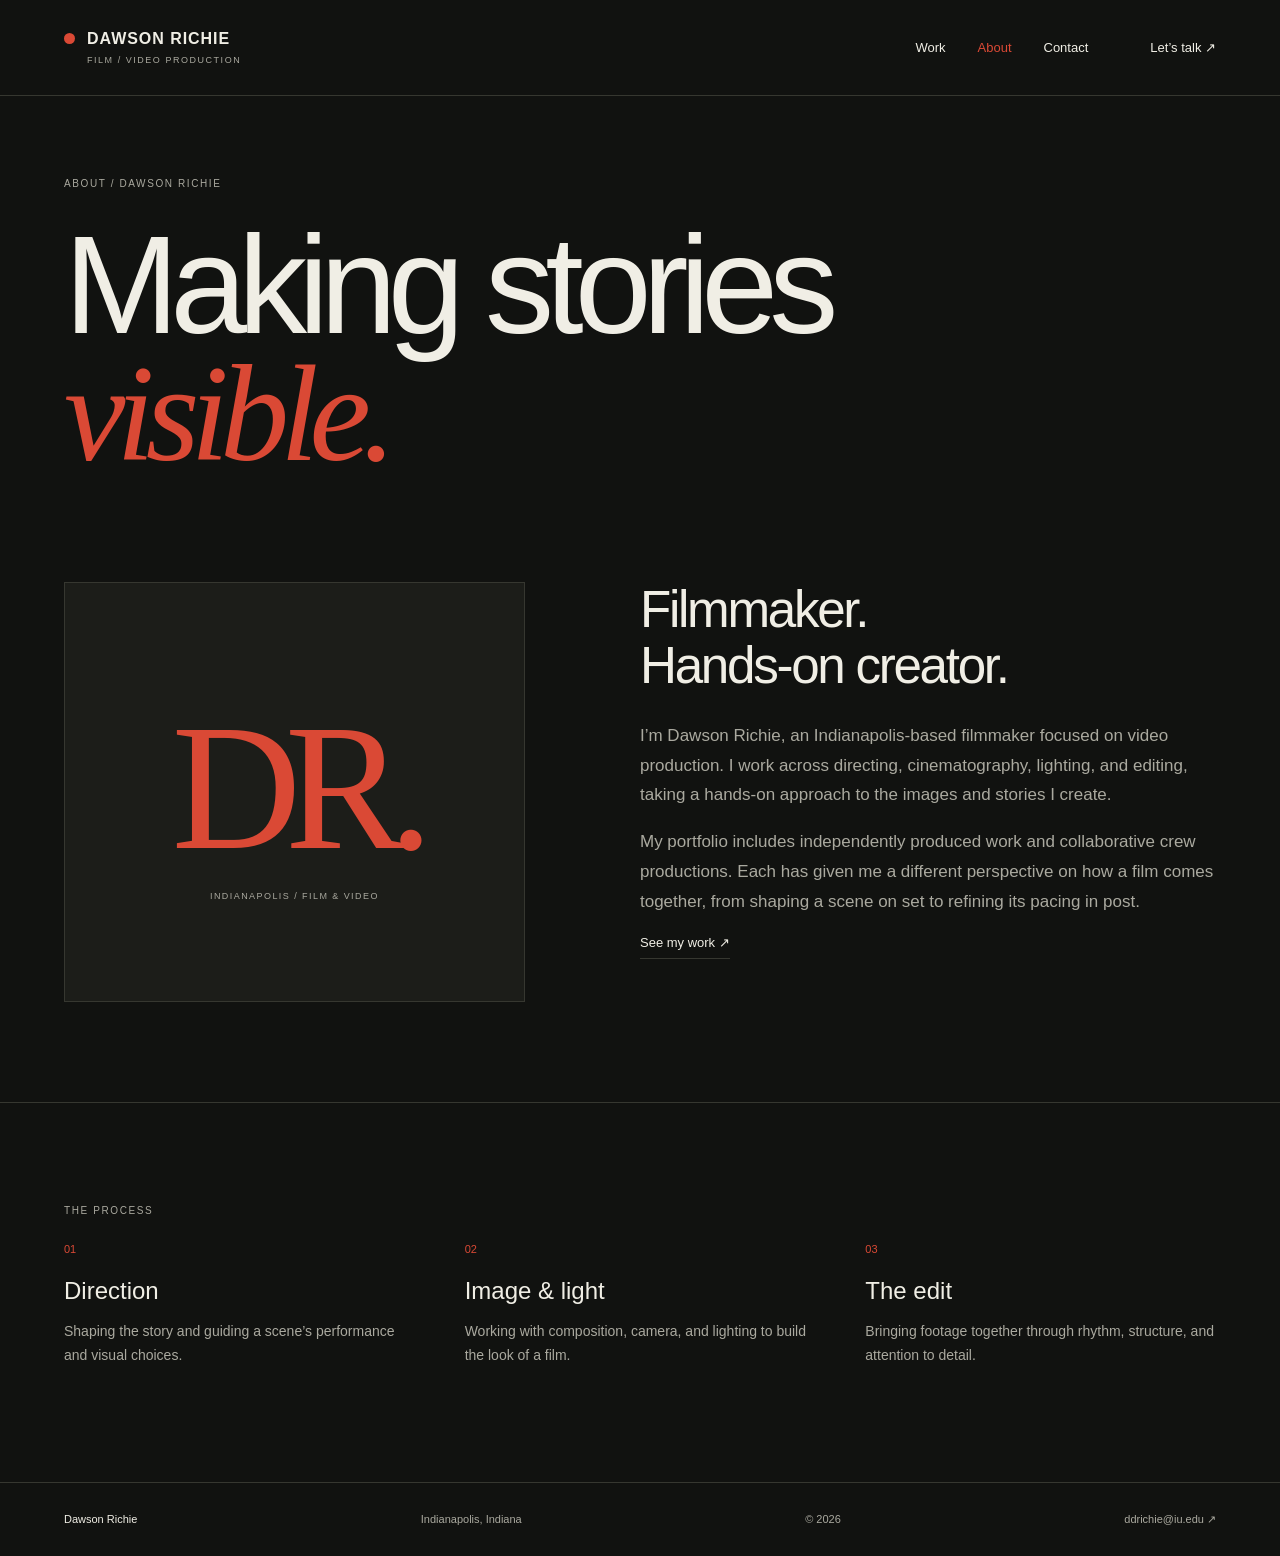
==== about.html @ 573ee92c "add website" ====
<!doctype html>
<html lang="en"><head><meta charset="utf-8"><meta name="viewport" content="width=device-width, initial-scale=1"><title>About — Dawson Richie</title><meta name="description" content="Meet Dawson Richie, an Indianapolis-based filmmaker focused on video production."><meta name="author" content="Dawson Richie"><meta name="theme-color" content="#111210"><link rel="icon" href="assets/favicon.svg" type="image/svg+xml"><link rel="stylesheet" href="styles.css"><script src="script.js" defer></script></head>
<body><a class="skip-link" href="#main">Skip to content</a><header class="site-header"><a class="wordmark" href="index.html" aria-label="Dawson Richie home"><span class="brand-dot"></span>DAWSON RICHIE<span class="brand-caption">FILM / VIDEO PRODUCTION</span></a><button class="menu-toggle" aria-expanded="false" aria-controls="navigation">Menu <span>+</span></button><nav id="navigation" aria-label="Main navigation"><a href="work.html">Work</a><a href="about.html" aria-current="page">About</a><a href="contact.html">Contact</a><a class="nav-email" href="mailto:ddrichie@iu.edu">Let’s talk ↗</a></nav></header>
<main id="main"><section class="page-heading"><p class="eyebrow">ABOUT / DAWSON RICHIE</p><h1>Making stories<br><em>visible.</em></h1></section><section class="about-layout section"><div class="about-mark" aria-hidden="true"><span>DR.</span><small>INDIANAPOLIS / FILM & VIDEO</small></div><div><h2>Filmmaker.<br>Hands-on creator.</h2><p class="body-copy">I’m Dawson Richie, an Indianapolis-based filmmaker focused on video production. I work across directing, cinematography, lighting, and editing, taking a hands-on approach to the images and stories I create.</p><p class="body-copy">My portfolio includes independently produced work and collaborative crew productions. Each has given me a different perspective on how a film comes together, from shaping a scene on set to refining its pacing in post.</p><a class="text-link" href="work.html">See my work ↗</a></div></section><section class="section capabilities"><p class="eyebrow">THE PROCESS</p><div><article><span>01</span><h3>Direction</h3><p>Shaping the story and guiding a scene’s performance and visual choices.</p></article><article><span>02</span><h3>Image & light</h3><p>Working with composition, camera, and lighting to build the look of a film.</p></article><article><span>03</span><h3>The edit</h3><p>Bringing footage together through rhythm, structure, and attention to detail.</p></article></div></section></main><footer class="site-footer"><a href="index.html">Dawson Richie</a><span>Indianapolis, Indiana</span><span>© <span data-year>2026</span></span><a href="mailto:ddrichie@iu.edu">ddrichie@iu.edu ↗</a></footer></body></html>
---- styles.css ----
/* Shared styles for all pages. No build tools or dependencies required. */
:root{--bg:#111210;--panel:#1c1d19;--text:#f0eee5;--muted:#aaa99f;--line:#363730;--accent:#da4935;--pad:clamp(22px,5vw,88px)}
*{box-sizing:border-box}html{scroll-behavior:smooth}body{margin:0;background:var(--bg);color:var(--text);font-family:Arial,Helvetica,sans-serif;-webkit-font-smoothing:antialiased}a{color:inherit;text-decoration:none}button{font:inherit}img{display:block;width:100%;height:100%;object-fit:cover}a,button{-webkit-tap-highlight-color:transparent}a:focus-visible,button:focus-visible{outline:2px solid var(--accent);outline-offset:6px}::selection{background:var(--accent);color:white}.skip-link{position:fixed;top:-100px;left:20px;z-index:20;padding:12px;background:var(--text);color:var(--bg)}.skip-link:focus{top:15px}.site-header{padding:30px var(--pad);display:flex;align-items:center;justify-content:space-between;border-bottom:1px solid var(--line);gap:28px}.wordmark{font-size:16px;font-weight:700;letter-spacing:.06em;position:relative;padding-left:23px;white-space:nowrap}.brand-dot{position:absolute;left:0;top:3px;width:11px;height:11px;border-radius:50%;background:var(--accent)}.brand-caption{display:block;font-size:9px;font-weight:400;letter-spacing:.17em;color:var(--muted);margin-top:7px}nav{display:flex;align-items:center;gap:32px;font-size:13px}nav a{padding:6px 0}nav a:hover,nav a[aria-current]{color:var(--accent)}.nav-email{margin-left:30px}.menu-toggle{display:none}.eyebrow{font-size:10px;letter-spacing:.16em;line-height:1.6;font-weight:500;color:var(--muted);margin:0 0 20px}.hero,.section,.page-heading,.film-heading{padding-left:var(--pad);padding-right:var(--pad)}.hero{padding-top:35px}.hero-top{display:flex;justify-content:space-between}h1,h2,h3,p{margin-top:0}h1{font-size:clamp(68px,10.8vw,172px);line-height:.92;font-weight:500;letter-spacing:-.065em;margin-bottom:40px}h1 em,h2 em,.contact-band em{font-family:Georgia,'Times New Roman',serif;font-weight:400}h1 em{color:var(--accent)}.hero h1{margin-top:35px}.hero-bottom{display:flex;justify-content:space-between;align-items:end;padding-bottom:38px;gap:40px}.hero-bottom p{max-width:410px;font-size:16px;line-height:1.6;margin:0;color:var(--muted)}.text-link{font-size:13px;display:inline-flex;align-items:center;gap:25px;padding-bottom:8px;border-bottom:1px solid var(--line)}.text-link:hover{color:var(--accent);border-color:var(--accent)}.hero-frame{display:block;height:clamp(280px,43vw,660px);position:relative;background:var(--panel);overflow:hidden}.hero-frame img{transition:transform .8s}.hero-frame:hover img{transform:scale(1.025)}.hero-frame:after{content:'';position:absolute;inset:40% 0 0;background:linear-gradient(transparent,rgba(0,0,0,.8))}.frame-caption{position:absolute;z-index:1;bottom:30px;left:32px;right:32px;display:flex;align-items:end;justify-content:space-between;font-size:10px;letter-spacing:.12em;line-height:1.7}.frame-caption strong{font-size:28px;letter-spacing:-.03em;font-weight:400}.play-circle{border:1px solid #ffffff80;border-radius:50%;width:60px;height:60px;display:grid;place-items:center;font-size:26px}.section{padding-top:100px;padding-bottom:100px}.section-heading{display:flex;justify-content:space-between;align-items:end;margin-bottom:40px;gap:20px}h2{font-size:clamp(32px,4vw,62px);line-height:1.08;letter-spacing:-.045em;font-weight:400;margin-bottom:28px}.section-heading h2{margin:0}.project-grid{display:grid;grid-template-columns:1fr 1fr;gap:38px}.project-image{aspect-ratio:16/10;position:relative;overflow:hidden;background:var(--panel)}.project-image img{transition:transform .7s}.project-card:hover img{transform:scale(1.04)}.view-film{position:absolute;bottom:20px;right:20px;background:var(--text);color:var(--bg);padding:11px 16px;border-radius:30px;font-size:11px}.project-meta{display:flex;justify-content:space-between;gap:10px;align-items:baseline;margin-top:20px}.project-meta h3{font-size:26px;font-weight:400;letter-spacing:-.03em;margin-bottom:10px}.project-meta span{font-size:10px;color:var(--muted);white-space:nowrap}.project-card p{font-size:11px;color:var(--muted);line-height:1.6}.intro{border-top:1px solid var(--line);display:grid;grid-template-columns:1fr 2fr;gap:40px}.body-copy{font-size:17px;line-height:1.75;color:var(--muted);max-width:620px}.intro .body-copy{margin-bottom:30px}.contact-band{padding:80px var(--pad);background:var(--accent);color:var(--bg)}.contact-band .eyebrow{color:var(--bg)}.contact-band>a{display:block;font-size:clamp(48px,8vw,120px);line-height:1;letter-spacing:-.06em}.contact-band>a span{float:right}.site-footer{padding:30px var(--pad);display:flex;justify-content:space-between;gap:20px;font-size:11px;color:var(--muted);border-top:1px solid var(--line)}.site-footer>a:first-child{color:var(--text)}.page-heading{padding-top:80px;padding-bottom:35px}.page-heading h1{margin-top:30px}.work-section{padding-top:35px}.small-cta{padding:50px var(--pad);border-top:1px solid var(--line);display:flex;justify-content:space-between;gap:30px}.small-cta p{margin:0;color:var(--muted)}.about-layout{display:grid;grid-template-columns:1fr 1.25fr;gap:10%;padding-top:30px}.about-mark{min-height:420px;background:var(--panel);display:flex;flex-direction:column;align-items:center;justify-content:center;border:1px solid var(--line)}.about-mark>span{font-family:Georgia,serif;color:var(--accent);font-size:clamp(100px,14vw,230px);letter-spacing:-.09em}.about-mark small{font-size:9px;letter-spacing:.16em;color:var(--muted)}.capabilities{border-top:1px solid var(--line)}.capabilities>div{display:grid;grid-template-columns:repeat(3,1fr);gap:50px}.capabilities article>span{font-size:11px;color:var(--accent)}.capabilities h3{font-size:24px;font-weight:400;margin:20px 0 15px}.capabilities article p{color:var(--muted);line-height:1.7;font-size:14px}.contact-heading{min-height:calc(100vh - 185px);padding-bottom:80px}.email-large{display:block;font-size:clamp(23px,4vw,55px);letter-spacing:-.035em;margin:45px 0 20px;overflow-wrap:anywhere}.email-large:hover{color:var(--accent)}.copy-email{background:none;border:1px solid var(--line);color:var(--text);padding:12px 18px;cursor:pointer;font-size:12px}.copy-email:hover{border-color:var(--accent)}.copy-status{font-size:12px;color:var(--muted);min-height:18px;margin:10px 0}.contact-details{display:flex;gap:90px;margin-top:50px}.contact-details p:last-child{font-size:14px}.contact-details .eyebrow{margin-bottom:10px}.film-heading{padding-top:55px;padding-bottom:40px}.film-title{display:flex;justify-content:space-between;align-items:end;gap:25px;margin-top:65px}.film-title h1{font-size:clamp(54px,9vw,140px);margin:0}.film-title h1>span{color:var(--accent)}.film-title .eyebrow{white-space:nowrap;margin:0 0 5px}.film-screen{margin:0 var(--pad);aspect-ratio:16/9;background:#000}.film-screen iframe{display:block;width:100%;height:100%;border:0}.watch-fallback{padding:16px var(--pad);text-align:right;font-size:11px;color:var(--muted)}.film-details{display:grid;grid-template-columns:1.5fr 1fr;gap:12%;padding-top:65px}.film-details h2{font-size:clamp(30px,3.5vw,48px)}dl{margin:0}dl>div{padding:20px 0;border-bottom:1px solid var(--line);display:grid;grid-template-columns:80px 1fr;gap:20px;font-size:13px;line-height:1.7}dt{color:var(--muted)}dd{margin:0}.next-project{border-top:1px solid var(--line);padding:65px var(--pad)}.next-project>a{font-size:clamp(40px,6vw,85px);letter-spacing:-.045em;display:flex;justify-content:space-between;gap:20px}.next-project>a:hover{color:var(--accent)}
@media(max-width:760px){.site-header{padding-top:23px;padding-bottom:23px;flex-wrap:wrap}.menu-toggle{display:flex;gap:18px;align-items:center;background:none;color:var(--text);border:0;padding:10px 0;font-size:12px;cursor:pointer}.menu-toggle span{color:var(--accent);font-size:20px}nav{width:100%;gap:22px;justify-content:space-between;flex-wrap:wrap}body.js-ready nav{display:none}body.js-ready nav.is-open{display:flex}.nav-email{margin-left:0}.hero-top .eyebrow:last-child{display:none}.hero h1{margin-top:25px}.hero-bottom{display:block}.hero-bottom .text-link{margin-top:25px}.hero-frame{height:320px}.frame-caption{left:20px;right:20px;bottom:20px}.frame-caption strong{font-size:23px}.section{padding-top:60px;padding-bottom:60px}.section-heading{align-items:start}.section-heading>.text-link{white-space:nowrap}.project-grid{grid-template-columns:1fr;gap:38px}.project-image{aspect-ratio:16/9}.intro,.about-layout,.film-details{grid-template-columns:1fr;gap:30px}.intro{gap:10px}.contact-band{padding-top:55px;padding-bottom:55px}.site-footer{flex-wrap:wrap;line-height:1.8}.site-footer>*{flex-basis:45%}.page-heading{padding-top:55px}.small-cta{display:block}.small-cta .text-link{margin-top:25px}.about-mark{min-height:300px}.capabilities>div{grid-template-columns:1fr;gap:25px}.capabilities article{border-bottom:1px solid var(--line);padding-bottom:20px}.contact-details{gap:35px}.film-title{display:block;margin-top:45px}.film-title .eyebrow{margin-top:25px}.film-heading{padding-top:35px}.film-details{padding-top:40px}.body-copy{font-size:16px}}
@media(prefers-reduced-motion:reduce){html{scroll-behavior:auto}*,*:before,*:after{transition:none!important;animation:none!important}}
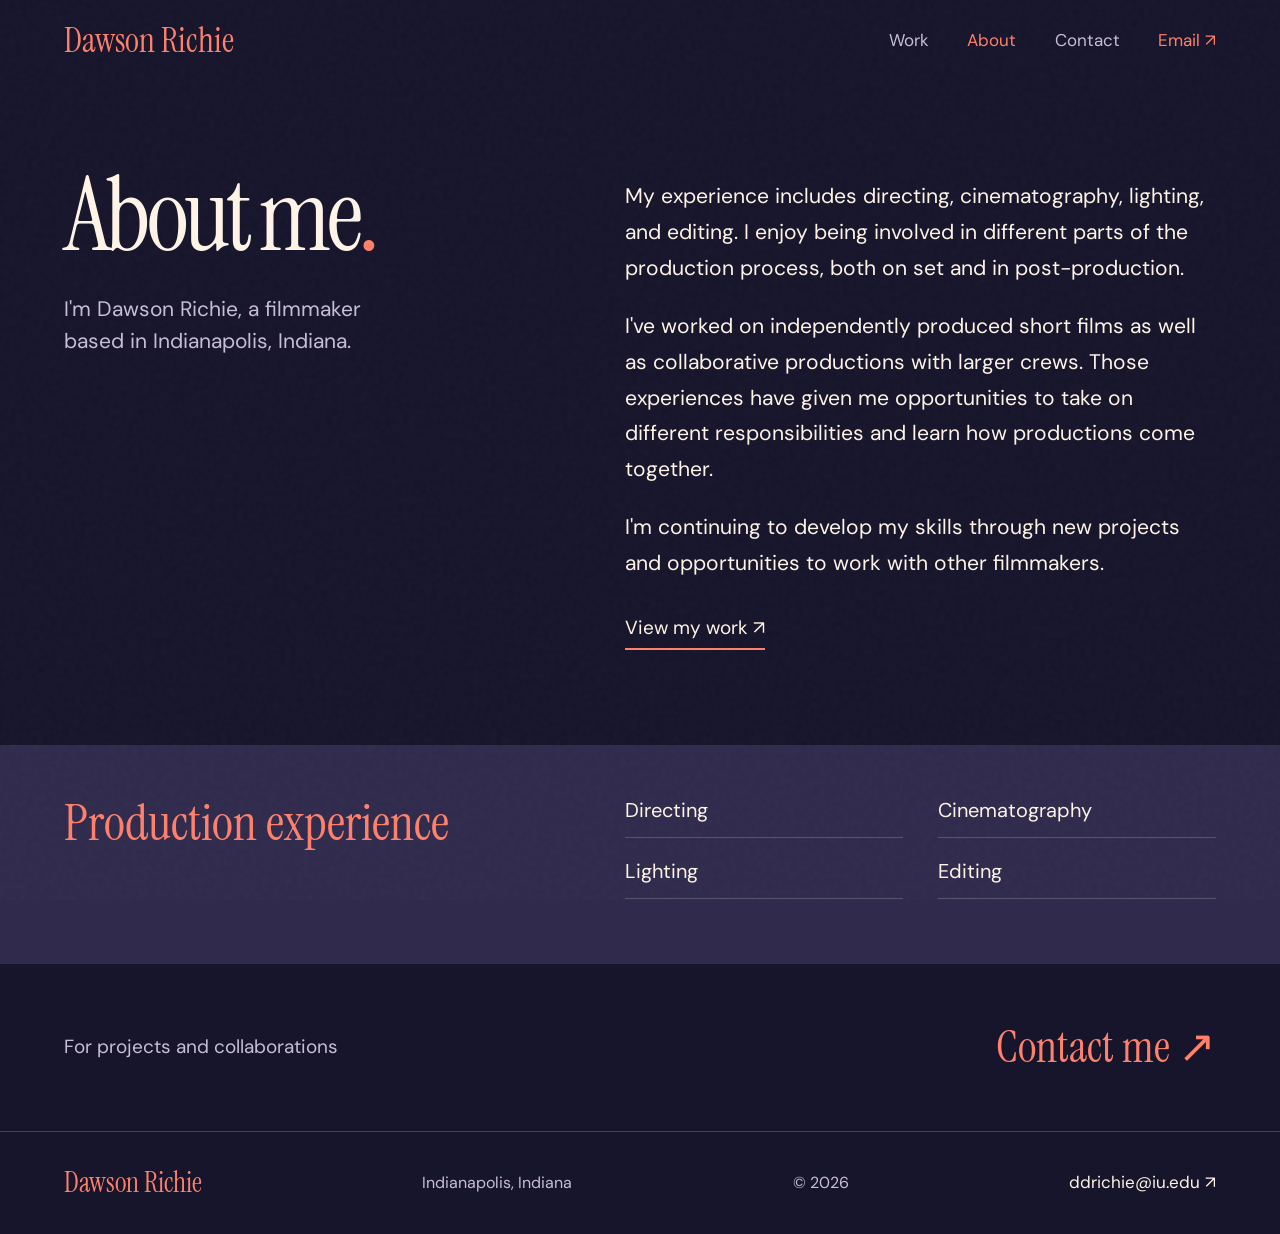
==== commit e044ad18: "commit" ====
--- a/about.html
+++ b/about.html
@@ -1,4 +1,104 @@
 <!doctype html>
-<html lang="en"><head><meta charset="utf-8"><meta name="viewport" content="width=device-width, initial-scale=1"><title>About — Dawson Richie</title><meta name="description" content="Meet Dawson Richie, an Indianapolis-based filmmaker focused on video production."><meta name="author" content="Dawson Richie"><meta name="theme-color" content="#111210"><link rel="icon" href="assets/favicon.svg" type="image/svg+xml"><link rel="stylesheet" href="styles.css"><script src="script.js" defer></script></head>
-<body><a class="skip-link" href="#main">Skip to content</a><header class="site-header"><a class="wordmark" href="index.html" aria-label="Dawson Richie home"><span class="brand-dot"></span>DAWSON RICHIE<span class="brand-caption">FILM / VIDEO PRODUCTION</span></a><button class="menu-toggle" aria-expanded="false" aria-controls="navigation">Menu <span>+</span></button><nav id="navigation" aria-label="Main navigation"><a href="work.html">Work</a><a href="about.html" aria-current="page">About</a><a href="contact.html">Contact</a><a class="nav-email" href="mailto:ddrichie@iu.edu">Let’s talk ↗</a></nav></header>
-<main id="main"><section class="page-heading"><p class="eyebrow">ABOUT / DAWSON RICHIE</p><h1>Making stories<br><em>visible.</em></h1></section><section class="about-layout section"><div class="about-mark" aria-hidden="true"><span>DR.</span><small>INDIANAPOLIS / FILM & VIDEO</small></div><div><h2>Filmmaker.<br>Hands-on creator.</h2><p class="body-copy">I’m Dawson Richie, an Indianapolis-based filmmaker focused on video production. I work across directing, cinematography, lighting, and editing, taking a hands-on approach to the images and stories I create.</p><p class="body-copy">My portfolio includes independently produced work and collaborative crew productions. Each has given me a different perspective on how a film comes together, from shaping a scene on set to refining its pacing in post.</p><a class="text-link" href="work.html">See my work ↗</a></div></section><section class="section capabilities"><p class="eyebrow">THE PROCESS</p><div><article><span>01</span><h3>Direction</h3><p>Shaping the story and guiding a scene’s performance and visual choices.</p></article><article><span>02</span><h3>Image & light</h3><p>Working with composition, camera, and lighting to build the look of a film.</p></article><article><span>03</span><h3>The edit</h3><p>Bringing footage together through rhythm, structure, and attention to detail.</p></article></div></section></main><footer class="site-footer"><a href="index.html">Dawson Richie</a><span>Indianapolis, Indiana</span><span>© <span data-year>2026</span></span><a href="mailto:ddrichie@iu.edu">ddrichie@iu.edu ↗</a></footer></body></html>+<html lang="en">
+  <head>
+    <meta charset="utf-8" />
+    <meta name="viewport" content="width=device-width, initial-scale=1" />
+    <meta name="theme-color" content="#111110" />
+    <meta
+      name="description"
+      content="About Dawson Richie, an Indianapolis-based filmmaker."
+    />
+    <title>About — Dawson Richie</title>
+
+    <link rel="icon" href="assets/favicon.svg" type="image/svg+xml" />
+    <link rel="preconnect" href="https://fonts.googleapis.com" />
+    <link rel="preconnect" href="https://fonts.gstatic.com" crossorigin />
+    <link
+      href="https://fonts.googleapis.com/css2?family=DM+Sans:wght@400;500;600;700&family=Instrument+Serif:ital@0;1&display=swap"
+      rel="stylesheet"
+    />
+
+    <link rel="stylesheet" href="styles.css" />
+    <script src="script.js" defer></script>
+  </head>
+
+  <body>
+    <a class="skip-link" href="#main">Skip to content</a>
+
+    <header class="site-header">
+      <a class="wordmark" href="index.html">
+        <span class="brand-dot"></span>
+        <span class="brand-name">Dawson Richie</span>
+      </a>
+
+      <button
+        class="menu-toggle"
+        aria-expanded="false"
+        aria-controls="navigation"
+      >
+        Menu <span>+</span>
+      </button>
+
+      <nav id="navigation" aria-label="Main navigation">
+        <a href="work.html">Work</a>
+        <a href="about.html" aria-current="page">About</a>
+        <a href="contact.html">Contact</a>
+        <a class="nav-email" href="mailto:ddrichie@iu.edu">Email ↗</a>
+      </nav>
+    </header>
+
+    <main id="main">
+      <section class="about-opening">
+        <div class="about-heading">
+          <h1>About me<span>.</span></h1>
+          <p>I'm Dawson Richie, a filmmaker based in Indianapolis, Indiana.</p>
+        </div>
+
+        <div class="about-biography">
+          <p>
+            My experience includes directing, cinematography, lighting, and
+            editing. I enjoy being involved in different parts of the production
+            process, both on set and in post-production.
+          </p>
+
+          <p>
+            I've worked on independently produced short films as well as
+            collaborative productions with larger crews. Those experiences have
+            given me opportunities to take on different responsibilities and
+            learn how productions come together.
+          </p>
+
+          <p>
+            I'm continuing to develop my skills through new projects and
+            opportunities to work with other filmmakers.
+          </p>
+
+          <a class="text-link" href="work.html">View my work ↗</a>
+        </div>
+      </section>
+
+      <section class="about-background">
+        <h2>Production experience</h2>
+
+        <div class="about-disciplines">
+          <p>Directing</p>
+          <p>Cinematography</p>
+          <p>Lighting</p>
+          <p>Editing</p>
+        </div>
+      </section>
+
+      <section class="about-contact">
+        <p>For projects and collaborations</p>
+        <a href="contact.html">Contact me ↗</a>
+      </section>
+    </main>
+
+    <footer class="site-footer">
+      <a href="index.html" class="footer-brand">Dawson Richie</a>
+      <span>Indianapolis, Indiana</span>
+      <span>© <span data-year>2026</span></span>
+      <a href="mailto:ddrichie@iu.edu">ddrichie@iu.edu ↗</a>
+    </footer>
+  </body>
+</html>
--- a/styles.css
+++ b/styles.css
@@ -1,5 +1,1141 @@
-/* Shared styles for all pages. No build tools or dependencies required. */
-:root{--bg:#111210;--panel:#1c1d19;--text:#f0eee5;--muted:#aaa99f;--line:#363730;--accent:#da4935;--pad:clamp(22px,5vw,88px)}
-*{box-sizing:border-box}html{scroll-behavior:smooth}body{margin:0;background:var(--bg);color:var(--text);font-family:Arial,Helvetica,sans-serif;-webkit-font-smoothing:antialiased}a{color:inherit;text-decoration:none}button{font:inherit}img{display:block;width:100%;height:100%;object-fit:cover}a,button{-webkit-tap-highlight-color:transparent}a:focus-visible,button:focus-visible{outline:2px solid var(--accent);outline-offset:6px}::selection{background:var(--accent);color:white}.skip-link{position:fixed;top:-100px;left:20px;z-index:20;padding:12px;background:var(--text);color:var(--bg)}.skip-link:focus{top:15px}.site-header{padding:30px var(--pad);display:flex;align-items:center;justify-content:space-between;border-bottom:1px solid var(--line);gap:28px}.wordmark{font-size:16px;font-weight:700;letter-spacing:.06em;position:relative;padding-left:23px;white-space:nowrap}.brand-dot{position:absolute;left:0;top:3px;width:11px;height:11px;border-radius:50%;background:var(--accent)}.brand-caption{display:block;font-size:9px;font-weight:400;letter-spacing:.17em;color:var(--muted);margin-top:7px}nav{display:flex;align-items:center;gap:32px;font-size:13px}nav a{padding:6px 0}nav a:hover,nav a[aria-current]{color:var(--accent)}.nav-email{margin-left:30px}.menu-toggle{display:none}.eyebrow{font-size:10px;letter-spacing:.16em;line-height:1.6;font-weight:500;color:var(--muted);margin:0 0 20px}.hero,.section,.page-heading,.film-heading{padding-left:var(--pad);padding-right:var(--pad)}.hero{padding-top:35px}.hero-top{display:flex;justify-content:space-between}h1,h2,h3,p{margin-top:0}h1{font-size:clamp(68px,10.8vw,172px);line-height:.92;font-weight:500;letter-spacing:-.065em;margin-bottom:40px}h1 em,h2 em,.contact-band em{font-family:Georgia,'Times New Roman',serif;font-weight:400}h1 em{color:var(--accent)}.hero h1{margin-top:35px}.hero-bottom{display:flex;justify-content:space-between;align-items:end;padding-bottom:38px;gap:40px}.hero-bottom p{max-width:410px;font-size:16px;line-height:1.6;margin:0;color:var(--muted)}.text-link{font-size:13px;display:inline-flex;align-items:center;gap:25px;padding-bottom:8px;border-bottom:1px solid var(--line)}.text-link:hover{color:var(--accent);border-color:var(--accent)}.hero-frame{display:block;height:clamp(280px,43vw,660px);position:relative;background:var(--panel);overflow:hidden}.hero-frame img{transition:transform .8s}.hero-frame:hover img{transform:scale(1.025)}.hero-frame:after{content:'';position:absolute;inset:40% 0 0;background:linear-gradient(transparent,rgba(0,0,0,.8))}.frame-caption{position:absolute;z-index:1;bottom:30px;left:32px;right:32px;display:flex;align-items:end;justify-content:space-between;font-size:10px;letter-spacing:.12em;line-height:1.7}.frame-caption strong{font-size:28px;letter-spacing:-.03em;font-weight:400}.play-circle{border:1px solid #ffffff80;border-radius:50%;width:60px;height:60px;display:grid;place-items:center;font-size:26px}.section{padding-top:100px;padding-bottom:100px}.section-heading{display:flex;justify-content:space-between;align-items:end;margin-bottom:40px;gap:20px}h2{font-size:clamp(32px,4vw,62px);line-height:1.08;letter-spacing:-.045em;font-weight:400;margin-bottom:28px}.section-heading h2{margin:0}.project-grid{display:grid;grid-template-columns:1fr 1fr;gap:38px}.project-image{aspect-ratio:16/10;position:relative;overflow:hidden;background:var(--panel)}.project-image img{transition:transform .7s}.project-card:hover img{transform:scale(1.04)}.view-film{position:absolute;bottom:20px;right:20px;background:var(--text);color:var(--bg);padding:11px 16px;border-radius:30px;font-size:11px}.project-meta{display:flex;justify-content:space-between;gap:10px;align-items:baseline;margin-top:20px}.project-meta h3{font-size:26px;font-weight:400;letter-spacing:-.03em;margin-bottom:10px}.project-meta span{font-size:10px;color:var(--muted);white-space:nowrap}.project-card p{font-size:11px;color:var(--muted);line-height:1.6}.intro{border-top:1px solid var(--line);display:grid;grid-template-columns:1fr 2fr;gap:40px}.body-copy{font-size:17px;line-height:1.75;color:var(--muted);max-width:620px}.intro .body-copy{margin-bottom:30px}.contact-band{padding:80px var(--pad);background:var(--accent);color:var(--bg)}.contact-band .eyebrow{color:var(--bg)}.contact-band>a{display:block;font-size:clamp(48px,8vw,120px);line-height:1;letter-spacing:-.06em}.contact-band>a span{float:right}.site-footer{padding:30px var(--pad);display:flex;justify-content:space-between;gap:20px;font-size:11px;color:var(--muted);border-top:1px solid var(--line)}.site-footer>a:first-child{color:var(--text)}.page-heading{padding-top:80px;padding-bottom:35px}.page-heading h1{margin-top:30px}.work-section{padding-top:35px}.small-cta{padding:50px var(--pad);border-top:1px solid var(--line);display:flex;justify-content:space-between;gap:30px}.small-cta p{margin:0;color:var(--muted)}.about-layout{display:grid;grid-template-columns:1fr 1.25fr;gap:10%;padding-top:30px}.about-mark{min-height:420px;background:var(--panel);display:flex;flex-direction:column;align-items:center;justify-content:center;border:1px solid var(--line)}.about-mark>span{font-family:Georgia,serif;color:var(--accent);font-size:clamp(100px,14vw,230px);letter-spacing:-.09em}.about-mark small{font-size:9px;letter-spacing:.16em;color:var(--muted)}.capabilities{border-top:1px solid var(--line)}.capabilities>div{display:grid;grid-template-columns:repeat(3,1fr);gap:50px}.capabilities article>span{font-size:11px;color:var(--accent)}.capabilities h3{font-size:24px;font-weight:400;margin:20px 0 15px}.capabilities article p{color:var(--muted);line-height:1.7;font-size:14px}.contact-heading{min-height:calc(100vh - 185px);padding-bottom:80px}.email-large{display:block;font-size:clamp(23px,4vw,55px);letter-spacing:-.035em;margin:45px 0 20px;overflow-wrap:anywhere}.email-large:hover{color:var(--accent)}.copy-email{background:none;border:1px solid var(--line);color:var(--text);padding:12px 18px;cursor:pointer;font-size:12px}.copy-email:hover{border-color:var(--accent)}.copy-status{font-size:12px;color:var(--muted);min-height:18px;margin:10px 0}.contact-details{display:flex;gap:90px;margin-top:50px}.contact-details p:last-child{font-size:14px}.contact-details .eyebrow{margin-bottom:10px}.film-heading{padding-top:55px;padding-bottom:40px}.film-title{display:flex;justify-content:space-between;align-items:end;gap:25px;margin-top:65px}.film-title h1{font-size:clamp(54px,9vw,140px);margin:0}.film-title h1>span{color:var(--accent)}.film-title .eyebrow{white-space:nowrap;margin:0 0 5px}.film-screen{margin:0 var(--pad);aspect-ratio:16/9;background:#000}.film-screen iframe{display:block;width:100%;height:100%;border:0}.watch-fallback{padding:16px var(--pad);text-align:right;font-size:11px;color:var(--muted)}.film-details{display:grid;grid-template-columns:1.5fr 1fr;gap:12%;padding-top:65px}.film-details h2{font-size:clamp(30px,3.5vw,48px)}dl{margin:0}dl>div{padding:20px 0;border-bottom:1px solid var(--line);display:grid;grid-template-columns:80px 1fr;gap:20px;font-size:13px;line-height:1.7}dt{color:var(--muted)}dd{margin:0}.next-project{border-top:1px solid var(--line);padding:65px var(--pad)}.next-project>a{font-size:clamp(40px,6vw,85px);letter-spacing:-.045em;display:flex;justify-content:space-between;gap:20px}.next-project>a:hover{color:var(--accent)}
-@media(max-width:760px){.site-header{padding-top:23px;padding-bottom:23px;flex-wrap:wrap}.menu-toggle{display:flex;gap:18px;align-items:center;background:none;color:var(--text);border:0;padding:10px 0;font-size:12px;cursor:pointer}.menu-toggle span{color:var(--accent);font-size:20px}nav{width:100%;gap:22px;justify-content:space-between;flex-wrap:wrap}body.js-ready nav{display:none}body.js-ready nav.is-open{display:flex}.nav-email{margin-left:0}.hero-top .eyebrow:last-child{display:none}.hero h1{margin-top:25px}.hero-bottom{display:block}.hero-bottom .text-link{margin-top:25px}.hero-frame{height:320px}.frame-caption{left:20px;right:20px;bottom:20px}.frame-caption strong{font-size:23px}.section{padding-top:60px;padding-bottom:60px}.section-heading{align-items:start}.section-heading>.text-link{white-space:nowrap}.project-grid{grid-template-columns:1fr;gap:38px}.project-image{aspect-ratio:16/9}.intro,.about-layout,.film-details{grid-template-columns:1fr;gap:30px}.intro{gap:10px}.contact-band{padding-top:55px;padding-bottom:55px}.site-footer{flex-wrap:wrap;line-height:1.8}.site-footer>*{flex-basis:45%}.page-heading{padding-top:55px}.small-cta{display:block}.small-cta .text-link{margin-top:25px}.about-mark{min-height:300px}.capabilities>div{grid-template-columns:1fr;gap:25px}.capabilities article{border-bottom:1px solid var(--line);padding-bottom:20px}.contact-details{gap:35px}.film-title{display:block;margin-top:45px}.film-title .eyebrow{margin-top:25px}.film-heading{padding-top:35px}.film-details{padding-top:40px}.body-copy{font-size:16px}}
-@media(prefers-reduced-motion:reduce){html{scroll-behavior:auto}*,*:before,*:after{transition:none!important;animation:none!important}}
+/* =====================================================
+   DAWSON RICHIE
+   FILM PORTFOLIO — COLOR EDITION
+===================================================== */
+
+:root {
+  --background: #17152b;
+  --surface: #24213e;
+  --surface-alt: #302b4d;
+
+  --text: #fff4e7;
+  --secondary: #c8bfd5;
+  --border: rgba(255, 244, 231, 0.2);
+
+  --accent: #ff806b;
+  --accent-light: #ffb49e;
+  --lavender: #b6a4ff;
+  --yellow: #f5d88a;
+
+  --sans: "DM Sans", Arial, sans-serif;
+  --serif: "Instrument Serif", Georgia, serif;
+
+  --gutter: clamp(22px, 5vw, 76px);
+  --content-max: 1500px;
+}
+
+/* BASE */
+
+* {
+  box-sizing: border-box;
+}
+
+html {
+  scroll-behavior: smooth;
+}
+
+body {
+  margin: 0;
+  background: var(--background);
+  color: var(--text);
+  font-family: var(--sans);
+  font-size: 18px;
+  line-height: 1.5;
+  -webkit-font-smoothing: antialiased;
+}
+
+a {
+  color: inherit;
+  text-decoration: none;
+}
+
+button {
+  font: inherit;
+}
+
+img {
+  display: block;
+  max-width: 100%;
+}
+
+h1,
+h2,
+h3,
+p {
+  margin: 0;
+}
+
+h1,
+h2,
+h3 {
+  font-weight: 400;
+}
+
+h1 em,
+h2 em {
+  font-family: var(--serif);
+  font-weight: 400;
+}
+
+::selection {
+  background: var(--accent);
+  color: var(--background);
+}
+
+a:focus-visible,
+button:focus-visible {
+  outline: 2px solid var(--accent);
+  outline-offset: 5px;
+}
+
+.skip-link {
+  position: fixed;
+  top: -100px;
+  left: 20px;
+  z-index: 999;
+  padding: 12px 18px;
+  background: var(--text);
+  color: var(--background);
+  font-size: 17px;
+}
+
+.skip-link:focus {
+  top: 15px;
+}
+
+/* FILM GRAIN */
+
+body::before {
+  content: "";
+  position: fixed;
+  inset: 0;
+  z-index: 1000;
+  pointer-events: none;
+  opacity: 0.045;
+  background-image: url("data:image/svg+xml,%3Csvg viewBox='0 0 180 180' xmlns='http://www.w3.org/2000/svg'%3E%3Cfilter id='n'%3E%3CfeTurbulence type='fractalNoise' baseFrequency='.85' numOctaves='3' stitchTiles='stitch'/%3E%3C/filter%3E%3Crect width='100%25' height='100%25' filter='url(%23n)' opacity='.6'/%3E%3C/svg%3E");
+}
+
+/* HEADER */
+
+.site-header {
+  height: 82px;
+  padding: 0 var(--gutter);
+  display: flex;
+  justify-content: space-between;
+  align-items: center;
+  gap: 30px;
+  background: var(--background);
+  position: relative;
+  z-index: 20;
+}
+
+.wordmark {
+  display: inline-flex;
+  align-items: center;
+  font-family: var(--serif);
+  font-size: 34px;
+  line-height: 1;
+  white-space: nowrap;
+  color: var(--accent);
+}
+
+.brand-dot {
+  display: none;
+}
+
+.site-header nav {
+  display: flex;
+  align-items: center;
+  gap: clamp(22px, 3vw, 45px);
+}
+
+.site-header nav a {
+  font-size: 17px;
+  color: var(--secondary);
+  transition: color 0.2s ease;
+}
+
+.site-header nav a:hover,
+.site-header nav a[aria-current="page"] {
+  color: var(--accent);
+}
+
+.site-header nav .nav-email {
+  color: var(--accent);
+}
+
+.menu-toggle {
+  display: none;
+}
+
+/* SHARED */
+
+.section {
+  padding: 85px var(--gutter);
+}
+
+.text-link,
+.back-link {
+  display: inline-block;
+  width: fit-content;
+  font-size: 19px;
+  border-bottom: 2px solid var(--accent);
+  padding-bottom: 5px;
+  transition: color 0.2s ease;
+}
+
+.text-link:hover,
+.back-link:hover {
+  color: var(--accent);
+}
+
+/* HOMEPAGE */
+
+.hero {
+  padding: 0 var(--gutter);
+}
+
+.hero-motion {
+  width: 100%;
+  height: min(74vh, 760px);
+  min-height: 480px;
+  position: relative;
+  overflow: hidden;
+  background: #000;
+  isolation: isolate;
+}
+
+.hero-motion-fallback {
+  position: absolute;
+  inset: 0;
+  background-image: url("https://i.vimeocdn.com/video/2205706951-1be2eb3f7ef8dd87bdab0ea5e885ed702c27a87c5224193ab4478eaa6d930304-d_2400");
+  background-size: cover;
+  background-position: center;
+}
+
+.hero-video {
+  position: absolute;
+  top: 50%;
+  left: 50%;
+  width: max(100%, 177.78vh);
+  height: max(100%, 56.25vw);
+  transform: translate(-50%, -50%);
+  border: 0;
+  pointer-events: none;
+}
+
+.hero-video-shade {
+  position: absolute;
+  inset: 0;
+  background: linear-gradient(
+    135deg,
+    rgba(23, 21, 43, 0.55),
+    rgba(23, 21, 43, 0.1) 45%,
+    rgba(23, 21, 43, 0.7)
+  );
+  pointer-events: none;
+}
+
+.hero-overlay {
+  position: absolute;
+  inset: 0;
+  display: flex;
+  flex-direction: column;
+  justify-content: space-between;
+  padding: clamp(24px, 4vw, 55px);
+}
+
+.hero-intro {
+  display: flex;
+  justify-content: space-between;
+  gap: 20px;
+  font-size: 17px;
+  color: var(--text);
+}
+
+.hero-overlay h1 {
+  font-size: clamp(76px, 10vw, 160px);
+  font-weight: 500;
+  letter-spacing: -0.075em;
+  line-height: 0.95;
+  text-align: center;
+  color: var(--text);
+  margin: auto 0;
+}
+
+.hero-overlay h1 em {
+  color: var(--accent);
+}
+
+.hero-bottom {
+  display: flex;
+  justify-content: space-between;
+  align-items: end;
+  gap: 30px;
+}
+
+.hero-bottom p {
+  max-width: 350px;
+  font-size: 18px;
+  line-height: 1.5;
+}
+
+.hero-bottom a {
+  font-size: 20px;
+  white-space: nowrap;
+  border-bottom: 2px solid var(--accent);
+  padding-bottom: 5px;
+}
+
+.hero-bottom a span {
+  margin-left: 12px;
+  color: var(--accent);
+}
+
+.hero-film-credit {
+  display: flex;
+  justify-content: space-between;
+  align-items: center;
+  gap: 25px;
+  padding: 17px 0;
+  color: var(--secondary);
+  font-size: 17px;
+}
+
+.hero-film-credit em {
+  font-family: var(--serif);
+  font-size: 21px;
+  color: var(--accent-light);
+}
+
+.hero-film-credit a {
+  color: var(--accent);
+}
+
+/* HOME ABOUT */
+
+.home-intro {
+  display: grid;
+  grid-template-columns: 0.4fr 1fr;
+  gap: clamp(35px, 7vw, 100px);
+  max-width: var(--content-max);
+  margin: 0 auto;
+}
+
+.home-intro h2 {
+  font-family: var(--serif);
+  font-size: clamp(46px, 5vw, 70px);
+  line-height: 1;
+  color: var(--accent);
+}
+
+.home-intro > div {
+  max-width: 760px;
+}
+
+.home-intro p {
+  font-size: clamp(20px, 2vw, 27px);
+  line-height: 1.55;
+  margin-bottom: 25px;
+}
+
+/* CONTACT BAND */
+
+.contact-band {
+  margin: 0 var(--gutter) 30px;
+  padding: 45px clamp(24px, 4vw, 65px);
+  display: flex;
+  justify-content: space-between;
+  align-items: center;
+  gap: 30px;
+  background: var(--accent);
+  color: var(--background);
+}
+
+.contact-band p {
+  font-size: 19px;
+  font-weight: 500;
+}
+
+.contact-band > a {
+  font-family: var(--serif);
+  font-size: clamp(36px, 4vw, 60px);
+  line-height: 1;
+  white-space: nowrap;
+}
+
+.contact-band > a span {
+  margin-left: 12px;
+}
+
+.contact-band > a:hover {
+  color: var(--text);
+}
+
+/* WORK PAGE */
+
+.work-heading {
+  display: flex;
+  align-items: end;
+  justify-content: space-between;
+  gap: 30px;
+  padding: 55px var(--gutter) 45px;
+}
+
+.work-heading h1 {
+  font-family: var(--serif);
+  font-size: clamp(75px, 9vw, 135px);
+  line-height: 0.9;
+  letter-spacing: -0.045em;
+}
+
+.work-heading h1 span,
+.film-page-title h1 span,
+.about-heading h1 span,
+.contact-page h1 span {
+  color: var(--accent);
+}
+
+.work-heading p {
+  font-size: 19px;
+  color: var(--secondary);
+  padding-bottom: 8px;
+}
+
+.film-list {
+  padding: 0 var(--gutter) 80px;
+  max-width: 1700px;
+  margin: 0 auto;
+}
+
+.film-entry {
+  margin-bottom: 70px;
+}
+
+.film-entry:last-child {
+  margin-bottom: 0;
+}
+
+.film-entry-image {
+  display: block;
+  width: 100%;
+  aspect-ratio: 16 / 9;
+  max-height: 650px;
+  overflow: hidden;
+  background: var(--surface);
+  position: relative;
+}
+
+.film-entry-image::after {
+  content: "";
+  position: absolute;
+  inset: 0;
+  background: var(--lavender);
+  mix-blend-mode: color;
+  opacity: 0.12;
+  pointer-events: none;
+  transition: opacity 0.4s ease;
+}
+
+.film-entry-image:hover::after {
+  opacity: 0;
+}
+
+.film-entry-image img {
+  width: 100%;
+  height: 100%;
+  object-fit: cover;
+  object-position: center;
+  transition: transform 0.5s ease;
+}
+
+.film-entry-image:hover img {
+  transform: scale(1.025);
+}
+
+.film-entry-info {
+  display: flex;
+  justify-content: space-between;
+  align-items: center;
+  gap: 25px;
+  padding-top: 20px;
+}
+
+.film-entry-info h2 {
+  font-family: var(--serif);
+  font-size: clamp(42px, 5vw, 72px);
+  line-height: 1.05;
+  margin-bottom: 7px;
+}
+
+.film-entry-info h2 a:hover {
+  color: var(--accent);
+}
+
+.film-entry-info p {
+  font-size: 18px;
+  color: var(--secondary);
+}
+
+.film-entry-arrow {
+  font-family: var(--serif);
+  font-size: 48px;
+  line-height: 1;
+  color: var(--accent);
+}
+
+/* FILM PAGES */
+
+.film-page-heading {
+  padding: 40px var(--gutter) 35px;
+}
+
+.film-page-title {
+  display: flex;
+  justify-content: space-between;
+  align-items: end;
+  gap: 30px;
+  margin-top: 35px;
+}
+
+.film-page-title h1 {
+  font-family: var(--serif);
+  font-size: clamp(65px, 8vw, 125px);
+  line-height: 0.95;
+  letter-spacing: -0.045em;
+}
+
+.film-page-title p {
+  font-size: 18px;
+  color: var(--secondary);
+  white-space: nowrap;
+  padding-bottom: 8px;
+}
+
+.film-player {
+  margin: 0 var(--gutter);
+  aspect-ratio: 16 / 9;
+  background: #000;
+}
+
+.film-player iframe {
+  display: block;
+  width: 100%;
+  height: 100%;
+  border: 0;
+}
+
+.film-external-link {
+  padding: 14px var(--gutter);
+  text-align: right;
+}
+
+.film-external-link a {
+  font-size: 17px;
+  color: var(--accent-light);
+}
+
+.film-information {
+  display: grid;
+  grid-template-columns: 1.15fr 0.85fr;
+  gap: clamp(35px, 6vw, 100px);
+  padding: 55px var(--gutter) 75px;
+}
+
+.film-summary h2 {
+  font-family: var(--serif);
+  font-size: clamp(38px, 4vw, 58px);
+  line-height: 1.1;
+  margin-bottom: 18px;
+  color: var(--accent);
+}
+
+.film-summary p {
+  max-width: 650px;
+  font-size: 19px;
+  line-height: 1.7;
+  color: var(--secondary);
+}
+
+.film-credits {
+  margin: 0;
+}
+
+.film-credits > div {
+  display: grid;
+  grid-template-columns: 110px 1fr;
+  gap: 20px;
+  padding: 15px 0;
+  border-bottom: 1px solid var(--border);
+}
+
+.film-credits dt {
+  font-size: 17px;
+  color: var(--secondary);
+}
+
+.film-credits dd {
+  margin: 0;
+  font-size: 18px;
+  line-height: 1.5;
+}
+
+.next-film {
+  display: flex;
+  justify-content: space-between;
+  align-items: center;
+  gap: 30px;
+  padding: 35px var(--gutter);
+  background: var(--surface);
+}
+
+.next-film p {
+  font-size: 18px;
+  color: var(--secondary);
+}
+
+.next-film a {
+  font-family: var(--serif);
+  font-size: clamp(36px, 4vw, 60px);
+  line-height: 1.1;
+}
+
+.next-film a span {
+  color: var(--accent);
+  margin-left: 10px;
+}
+
+.next-film a:hover {
+  color: var(--accent);
+}
+
+/* ABOUT PAGE */
+
+.about-opening {
+  display: grid;
+  grid-template-columns: 0.9fr 1.1fr;
+  gap: clamp(35px, 6vw, 100px);
+  padding: 85px var(--gutter) 95px;
+  max-width: 1700px;
+  margin: 0 auto;
+}
+
+.about-heading h1 {
+  font-family: var(--serif);
+  font-size: clamp(70px, 8vw, 125px);
+  line-height: 0.95;
+  letter-spacing: -0.045em;
+  margin-bottom: 30px;
+}
+
+.about-heading > p {
+  max-width: 360px;
+  font-size: 21px;
+  line-height: 1.5;
+  color: var(--secondary);
+}
+
+.about-biography {
+  padding-top: 12px;
+}
+
+.about-biography p {
+  max-width: 700px;
+  font-size: clamp(19px, 1.65vw, 23px);
+  line-height: 1.7;
+  margin-bottom: 22px;
+}
+
+.about-biography .text-link {
+  margin-top: 10px;
+}
+
+.about-background {
+  display: grid;
+  grid-template-columns: 0.9fr 1.1fr;
+  gap: clamp(35px, 6vw, 100px);
+  padding: 50px var(--gutter) 65px;
+  background: var(--surface-alt);
+}
+
+.about-background h2 {
+  font-family: var(--serif);
+  font-size: clamp(35px, 4vw, 58px);
+  line-height: 1.1;
+  color: var(--accent);
+}
+
+.about-disciplines {
+  display: grid;
+  grid-template-columns: 1fr 1fr;
+  gap: 18px 35px;
+}
+
+.about-disciplines p {
+  font-size: 20px;
+  padding-bottom: 12px;
+  border-bottom: 1px solid var(--border);
+}
+
+.about-contact {
+  display: flex;
+  justify-content: space-between;
+  align-items: center;
+  gap: 30px;
+  padding: 50px var(--gutter);
+}
+
+.about-contact p {
+  font-size: 19px;
+  color: var(--secondary);
+}
+
+.about-contact a {
+  font-family: var(--serif);
+  font-size: clamp(32px, 3.5vw, 50px);
+  color: var(--accent);
+}
+
+/* CONTACT PAGE */
+
+.contact-page {
+  padding: 80px var(--gutter) 100px;
+  min-height: calc(100vh - 170px);
+}
+
+.contact-page h1 {
+  font-family: var(--serif);
+  font-size: clamp(80px, 10vw, 150px);
+  line-height: 0.95;
+  letter-spacing: -0.045em;
+  margin-bottom: 25px;
+}
+
+.contact-intro {
+  max-width: 580px;
+  font-size: 21px;
+  line-height: 1.6;
+  color: var(--secondary);
+}
+
+.contact-main {
+  margin-top: clamp(50px, 7vw, 100px);
+}
+
+.contact-address {
+  display: inline-flex;
+  align-items: baseline;
+  gap: 20px;
+  max-width: 100%;
+  font-family: var(--serif);
+  font-size: clamp(42px, 6.5vw, 105px);
+  line-height: 1.1;
+  overflow-wrap: anywhere;
+}
+
+.contact-address span {
+  color: var(--accent);
+}
+
+.contact-address:hover {
+  color: var(--accent);
+}
+
+.copy-email {
+  display: block;
+  margin-top: 25px;
+  padding: 10px 0;
+  background: transparent;
+  border: 0;
+  border-bottom: 2px solid var(--accent);
+  color: var(--accent-light);
+  font-size: 18px;
+  cursor: pointer;
+}
+
+.copy-status {
+  min-height: 25px;
+  margin-top: 10px;
+  font-size: 17px;
+  color: var(--accent);
+}
+
+.contact-location {
+  margin-top: 60px;
+  font-size: 18px;
+  color: var(--secondary);
+}
+
+/* FOOTER */
+
+.site-footer {
+  display: flex;
+  justify-content: space-between;
+  align-items: center;
+  gap: 20px 35px;
+  flex-wrap: wrap;
+  padding: 30px var(--gutter);
+  border-top: 1px solid var(--border);
+}
+
+.footer-brand {
+  font-family: var(--serif);
+  font-size: 28px;
+  color: var(--accent);
+}
+
+.site-footer > span {
+  font-size: 16px;
+  color: var(--secondary);
+}
+
+.site-footer > a:last-child {
+  font-size: 17px;
+}
+
+.site-footer a:hover {
+  color: var(--accent);
+}
+
+/* TABLET */
+
+@media (max-width: 1000px) {
+  .hero-overlay h1 {
+    font-size: clamp(65px, 9vw, 105px);
+  }
+
+  .about-opening,
+  .about-background {
+    grid-template-columns: 1fr 1.2fr;
+    gap: 40px;
+  }
+}
+
+/* MOBILE */
+
+@media (max-width: 760px) {
+  :root {
+    --gutter: 22px;
+  }
+
+  body {
+    font-size: 17px;
+  }
+
+  .site-header {
+    height: auto;
+    min-height: 75px;
+    padding-top: 18px;
+    padding-bottom: 18px;
+    flex-wrap: wrap;
+  }
+
+  .wordmark {
+    font-size: 29px;
+  }
+
+  .menu-toggle {
+    display: inline-flex;
+    align-items: center;
+    gap: 10px;
+    background: transparent;
+    border: 0;
+    font-family: var(--serif);
+    font-size: 25px;
+    cursor: pointer;
+  }
+
+  .menu-toggle span {
+    color: var(--accent);
+  }
+
+  .site-header nav {
+    width: 100%;
+    flex-direction: column;
+    align-items: flex-start;
+    gap: 18px;
+    padding-top: 20px;
+  }
+
+  body.js-ready .site-header nav {
+    display: none;
+  }
+
+  body.js-ready .site-header nav.is-open {
+    display: flex;
+  }
+
+  .site-header nav a {
+    font-size: 21px;
+  }
+
+  .hero-motion {
+    height: 560px;
+    min-height: 0;
+  }
+
+  .hero-video {
+    width: max(100%, 996px);
+    height: max(100%, 56.25vw);
+  }
+
+  .hero-overlay {
+    padding: 25px;
+  }
+
+  .hero-intro {
+    font-size: 16px;
+  }
+
+  .hero-overlay h1 {
+    font-size: clamp(58px, 11vw, 90px);
+    line-height: 1;
+  }
+
+  .hero-bottom {
+    flex-direction: column;
+    align-items: flex-start;
+    gap: 18px;
+  }
+
+  .hero-bottom p {
+    font-size: 17px;
+  }
+
+  .hero-bottom a {
+    font-size: 18px;
+  }
+
+  .hero-film-credit {
+    align-items: flex-start;
+    gap: 15px;
+    font-size: 16px;
+  }
+
+  .home-intro {
+    grid-template-columns: 1fr;
+    gap: 25px;
+    padding-top: 65px;
+    padding-bottom: 70px;
+  }
+
+  .home-intro h2 {
+    font-size: 55px;
+  }
+
+  .home-intro p {
+    font-size: 21px;
+  }
+
+  .contact-band {
+    flex-direction: column;
+    align-items: flex-start;
+    padding: 35px 25px;
+  }
+
+  .contact-band > a {
+    font-size: 45px;
+  }
+
+  .work-heading {
+    display: block;
+    padding-top: 45px;
+    padding-bottom: 35px;
+  }
+
+  .work-heading h1 {
+    font-size: 85px;
+    margin-bottom: 18px;
+  }
+
+  .work-heading p {
+    font-size: 18px;
+  }
+
+  .film-list {
+    padding-bottom: 60px;
+  }
+
+  .film-entry {
+    margin-bottom: 50px;
+  }
+
+  .film-entry-info h2 {
+    font-size: 46px;
+  }
+
+  .film-entry-info p {
+    font-size: 17px;
+  }
+
+  .film-entry-arrow {
+    font-size: 36px;
+  }
+
+  .film-page-heading {
+    padding-top: 30px;
+  }
+
+  .film-page-title {
+    display: block;
+    margin-top: 30px;
+  }
+
+  .film-page-title h1 {
+    font-size: clamp(58px, 10vw, 85px);
+    overflow-wrap: anywhere;
+  }
+
+  .film-page-title p {
+    margin-top: 15px;
+  }
+
+  .film-information {
+    grid-template-columns: 1fr;
+    gap: 35px;
+    padding-top: 35px;
+    padding-bottom: 55px;
+  }
+
+  .film-summary h2 {
+    font-size: 43px;
+  }
+
+  .film-summary p {
+    font-size: 18px;
+  }
+
+  .film-credits > div {
+    grid-template-columns: 90px 1fr;
+    gap: 15px;
+  }
+
+  .next-film {
+    padding-top: 30px;
+    padding-bottom: 30px;
+  }
+
+  .next-film a {
+    font-size: 38px;
+  }
+
+  .about-opening {
+    grid-template-columns: 1fr;
+    gap: 35px;
+    padding-top: 50px;
+    padding-bottom: 65px;
+  }
+
+  .about-heading h1 {
+    font-size: 85px;
+  }
+
+  .about-heading > p {
+    font-size: 20px;
+  }
+
+  .about-biography {
+    padding-top: 0;
+  }
+
+  .about-biography p {
+    font-size: 19px;
+  }
+
+  .about-background {
+    grid-template-columns: 1fr;
+    gap: 25px;
+  }
+
+  .about-background h2 {
+    font-size: 43px;
+  }
+
+  .about-disciplines {
+    gap: 15px;
+  }
+
+  .about-disciplines p {
+    font-size: 17px;
+  }
+
+  .about-contact {
+    flex-direction: column;
+    align-items: flex-start;
+    gap: 15px;
+  }
+
+  .contact-page {
+    padding-top: 55px;
+    padding-bottom: 75px;
+  }
+
+  .contact-page h1 {
+    font-size: 90px;
+  }
+
+  .contact-intro {
+    font-size: 19px;
+  }
+
+  .contact-address {
+    font-size: clamp(36px, 7vw, 60px);
+  }
+
+  .site-footer {
+    flex-direction: column;
+    align-items: flex-start;
+    gap: 15px;
+  }
+}
+
+/* SMALL PHONES */
+
+@media (max-width: 420px) {
+  .hero-motion {
+    height: 490px;
+  }
+
+  .hero-video {
+    width: max(100%, 872px);
+  }
+
+  .hero-overlay h1 {
+    font-size: 56px;
+  }
+
+  .hero-film-credit {
+    flex-wrap: wrap;
+  }
+
+  .contact-band > a {
+    font-size: 38px;
+  }
+
+  .about-heading h1 {
+    font-size: 72px;
+  }
+
+  .contact-page h1 {
+    font-size: 76px;
+  }
+}
+
+/* REDUCED MOTION */
+
+@media (prefers-reduced-motion: reduce) {
+  html {
+    scroll-behavior: auto;
+  }
+
+  *,
+  *::before,
+  *::after {
+    transition: none !important;
+    animation: none !important;
+  }
+
+  .hero-video {
+    display: none;
+  }
+}
